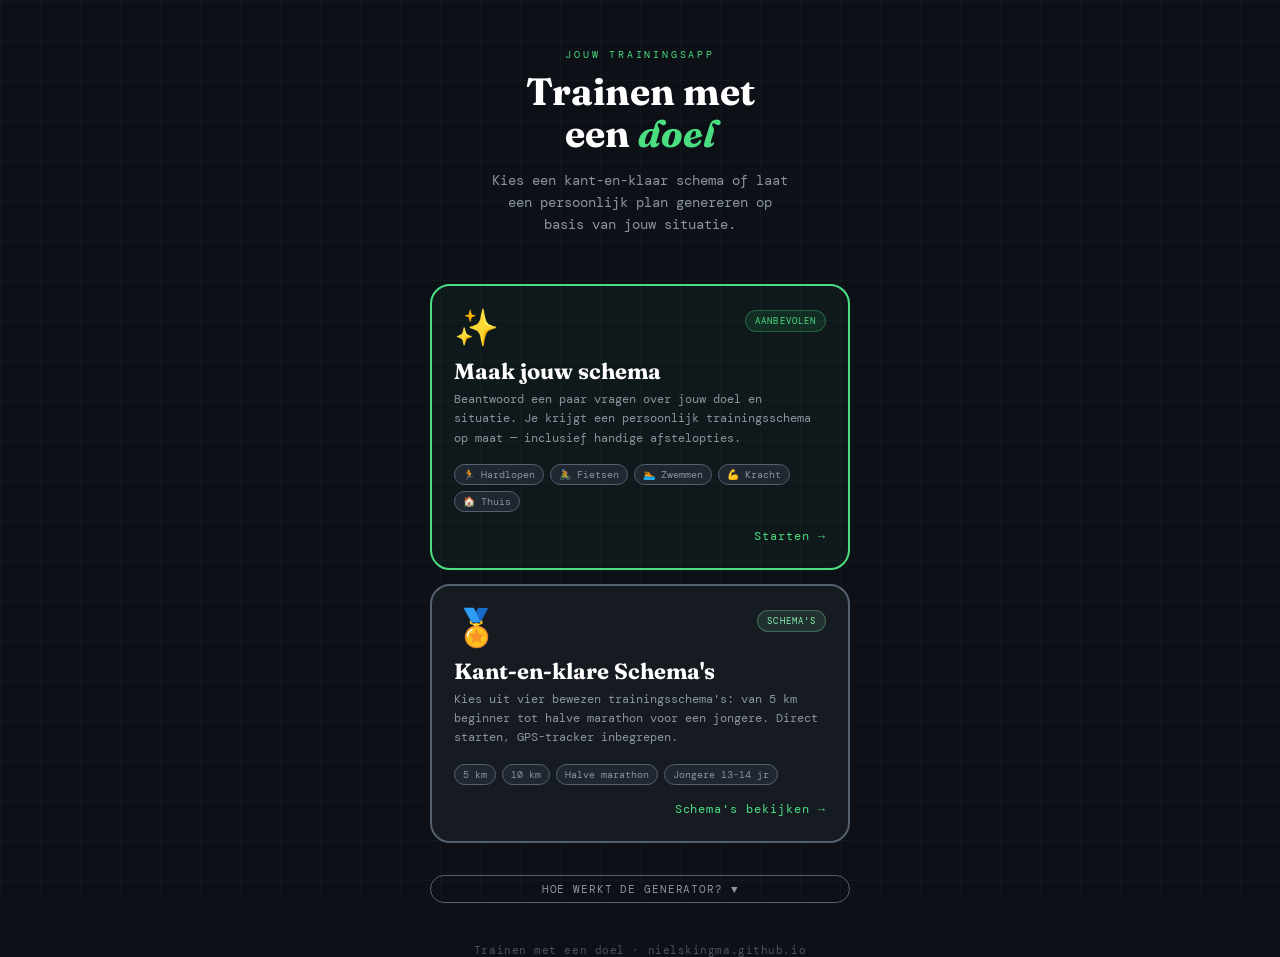
==== index.html @ c855dd45 "Merge: lokale revisie index + onboarding over remote Lokale revisie bevat debug toggle, bijgewerkte " ====
<!DOCTYPE html>
<html lang="nl">
<head>
<meta charset="UTF-8">
<meta name="viewport" content="width=device-width, initial-scale=1.0">
<meta name="apple-mobile-web-app-capable" content="yes">
<meta name="apple-mobile-web-app-status-bar-style" content="black-translucent">
<title>Trainen met een doel</title>
<link rel="preconnect" href="https://fonts.googleapis.com">
<link href="https://fonts.googleapis.com/css2?family=DM+Mono:wght@400;500&family=Fraunces:ital,opsz,wght@0,9..144,300;0,9..144,700;1,9..144,300&display=swap" rel="stylesheet">
<link rel="stylesheet" href="design.css">
<style>
  :root {
    --bg: #0d1117; --surface: #161b22; --surface2: #1f2730;
    --border: #556070; --accent: #4ade80; --accent2: #86efac;
    --text: #ffffff; --muted: #8b949e;
    --mono: 'DM Mono', monospace; --serif: 'Fraunces', serif;
  }
  * { box-sizing: border-box; margin: 0; padding: 0; }
  html, body { height: 100%; }
  body {
    background: var(--bg); color: var(--text);
    font-family: var(--mono); min-height: 100vh;
    display: flex; flex-direction: column; align-items: center; justify-content: flex-start;
    padding: 48px 20px 64px;
  }
  body::before {
    content: ''; position: fixed; inset: 0; pointer-events: none; z-index: 0;
    background-image:
      linear-gradient(rgba(74,222,128,0.04) 1px, transparent 1px),
      linear-gradient(90deg, rgba(74,222,128,0.04) 1px, transparent 1px);
    background-size: 40px 40px;
  }
  .wrap { max-width: 420px; width: 100%; position: relative; z-index: 1; }

  .hero { text-align: center; margin-bottom: 48px; }
  .eyebrow {
    font-size: 10px; letter-spacing: 0.28em; color: var(--accent);
    text-transform: uppercase; margin-bottom: 10px;
  }
  h1 { font-family: var(--serif); font-size: 38px; font-weight: 700; line-height: 1.1; margin-bottom: 14px; }
  h1 em { font-style: italic; color: var(--accent); }
  .hero-sub { font-size: 14px; color: var(--muted); line-height: 1.6; max-width: 300px; margin: 0 auto; }

  .cards { display: flex; flex-direction: column; gap: 14px; }

  .app-card {
    background: var(--surface);
    border: 2px solid var(--border);
    border-radius: 20px;
    padding: 24px 22px;
    text-decoration: none;
    color: inherit;
    display: block;
    transition: border-color 0.2s, background 0.2s, transform 0.12s;
    -webkit-tap-highlight-color: transparent;
  }
  .app-card:hover { border-color: var(--accent); background: rgba(74,222,128,0.05); }
  .app-card:active { transform: scale(0.98); }

  .card-top { display: flex; align-items: flex-start; justify-content: space-between; margin-bottom: 12px; }
  .card-icon { font-size: 36px; line-height: 1; }
  .card-badge {
    font-size: 9px; letter-spacing: 0.12em; text-transform: uppercase;
    padding: 4px 9px; border-radius: 99px;
    background: rgba(74,222,128,0.1); color: var(--accent); border: 1px solid rgba(74,222,128,0.3);
  }
  .card-title { font-family: var(--serif); font-size: 22px; font-weight: 700; margin-bottom: 6px; line-height: 1.2; }
  .card-desc { font-size: 12px; color: var(--muted); line-height: 1.6; margin-bottom: 16px; }

  .card-tags { display: flex; flex-wrap: wrap; gap: 6px; }
  .tag {
    font-size: 10px; padding: 3px 8px; border-radius: 99px;
    background: var(--surface2); border: 1px solid var(--border); color: var(--muted);
  }

  .card-arrow {
    display: flex; align-items: center; justify-content: flex-end;
    margin-top: 16px; color: var(--accent); font-size: 12px; letter-spacing: 0.08em;
    gap: 6px;
  }

  .footer { text-align: center; margin-top: 40px; font-size: 11px; color: var(--muted); opacity: 0.5; letter-spacing: 0.05em; }

  .debug-toggle {
    display: flex; align-items: center; justify-content: center; gap: 8px;
    margin-top: 32px; cursor: pointer; background: none; border: 1px solid var(--border);
    border-radius: 99px; padding: 6px 16px; color: var(--muted); font-family: var(--mono);
    font-size: 11px; letter-spacing: 0.08em; text-transform: uppercase; width: 100%;
    transition: border-color 0.2s, color 0.2s;
  }
  .debug-toggle:hover { border-color: var(--accent); color: var(--accent); }
  .debug-toggle .arrow { transition: transform 0.2s; display: inline-block; }
  .debug-toggle.open .arrow { transform: rotate(180deg); }

  .debug-panel {
    display: none; margin-top: 12px;
    background: var(--surface); border: 1px solid var(--border);
    border-radius: 16px; padding: 20px 18px;
    font-size: 11px; line-height: 1.7; color: var(--muted);
  }
  .debug-panel.open { display: block; }
  .debug-panel h3 {
    font-family: var(--mono); font-size: 10px; letter-spacing: 0.2em;
    text-transform: uppercase; color: var(--accent); margin-bottom: 12px;
  }
  .debug-panel .db-section { margin-bottom: 14px; }
  .debug-panel .db-label { color: var(--text); font-weight: 500; margin-bottom: 4px; }
  .debug-panel table { width: 100%; border-collapse: collapse; }
  .debug-panel td { padding: 2px 8px 2px 0; vertical-align: top; }
  .debug-panel td:first-child { color: var(--accent2); white-space: nowrap; min-width: 110px; }
  .debug-panel .missing { color: #f87171; }
</style>
</head>
<body>
<div class="wrap">
  <div class="hero">
    <div class="eyebrow">Jouw trainingsapp</div>
    <h1>Trainen met<br>een <em>doel</em></h1>
    <p class="hero-sub">Kies een kant-en-klaar schema of laat een persoonlijk plan genereren op basis van jouw situatie.</p>
  </div>

  <div class="cards">

    <a class="app-card" href="onboarding.html" style="border-color: var(--accent); background: rgba(74,222,128,0.04);">
      <div class="card-top">
        <div class="card-icon">✨</div>
        <span class="card-badge">Aanbevolen</span>
      </div>
      <div class="card-title">Maak jouw schema</div>
      <div class="card-desc">Beantwoord een paar vragen over jouw doel en situatie. Je krijgt een persoonlijk trainingsschema op maat — inclusief handige afstelopties.</div>
      <div class="card-tags">
        <span class="tag">🏃 Hardlopen</span>
        <span class="tag">🚴 Fietsen</span>
        <span class="tag">🏊 Zwemmen</span>
        <span class="tag">💪 Kracht</span>
        <span class="tag">🏠 Thuis</span>
      </div>
      <div class="card-arrow">Starten →</div>
    </a>

    <a class="app-card" href="schema.html">
      <div class="card-top">
        <div class="card-icon">🏅</div>
        <span class="card-badge" style="background:rgba(134,239,172,0.1);color:var(--accent2);border-color:rgba(134,239,172,0.3)">Schema's</span>
      </div>
      <div class="card-title">Kant-en-klare Schema's</div>
      <div class="card-desc">Kies uit vier bewezen trainingsschema's: van 5 km beginner tot halve marathon voor een jongere. Direct starten, GPS-tracker inbegrepen.</div>
      <div class="card-tags">
        <span class="tag">5 km</span>
        <span class="tag">10 km</span>
        <span class="tag">Halve marathon</span>
        <span class="tag">Jongere 13-14 jr</span>
      </div>
      <div class="card-arrow">Schema's bekijken →</div>
    </a>

  </div>

  <button class="debug-toggle" onclick="toggleDebug(this)">
    <span>Hoe werkt de generator?</span>
    <span class="arrow">▼</span>
  </button>

  <div class="debug-panel" id="debug-panel">
    <h3>Schema-generatie — principes</h3>

    <div class="db-section">
      <div class="db-label">Stap 1 — Type schema</div>
      <table>
        <tr><td>herstellen (geen presteren)</td><td>→ Herstel & mobiliteit</td></tr>
        <tr><td>hardlopen + kracht, focus=3</td><td>→ Combo</td></tr>
        <tr><td>hardlopen + kracht, focus≤2</td><td>→ Hardlopen</td></tr>
        <tr><td>hardlopen + kracht, focus≥4</td><td>→ Kracht</td></tr>
        <tr><td>hardlopen</td><td>→ Hardlopen</td></tr>
        <tr><td>fietsen / zwemmen</td><td>→ Fietsen</td></tr>
        <tr><td>kracht / thuis</td><td>→ Kracht</td></tr>
        <tr><td>wandelen / bewegen</td><td>→ Wandelen</td></tr>
      </table>
    </div>

    <div class="db-section">
      <div class="db-label">Stap 2 — Tuning (ingesteld in stap 4)</div>
      <table>
        <tr><td>duur</td><td>Aantal weken</td></tr>
        <tr><td>sessies</td><td>Trainingen per week (1–5)</td></tr>
        <tr><td>curve</td><td>Progressiesnelheid (1=rustig → 5=steil)</td></tr>
        <tr><td>focus</td><td>Cardio↔kracht (alleen bij combo)</td></tr>
      </table>
    </div>

    <div class="db-section">
      <div class="db-label">Stap 3 — Inputs per generator</div>
      <table>
        <tr><td>Niveau</td><td>Startvolume bepalen</td></tr>
        <tr><td>Blessures</td><td>Oefenmodificaties (knie, heup, rug, schouder)</td></tr>
        <tr><td>Gym</td><td>Beschikbare krachtoefeningen</td></tr>
        <tr><td>Doelafstand</td><td>Startkilometers hardlopen/fietsen</td></tr>
      </table>
    </div>

    <div class="db-section">
      <div class="db-label">Doelen — effect op schema</div>
      <table>
        <tr><td>presteren ✅</td><td>Taper, raceweek, intervals, hogere progressie</td></tr>
        <tr><td>herstellen ✅</td><td>Bepaalt schema-type (recovery)</td></tr>
        <tr><td class="missing">fitter ✗</td><td class="missing">Nog geen effect</td></tr>
        <tr><td class="missing">sterker ✗</td><td class="missing">Nog geen effect</td></tr>
        <tr><td class="missing">bewegen ✗</td><td class="missing">Nog geen effect</td></tr>
      </table>
    </div>

    <div class="db-section">
      <div class="db-label">Weekstructuur</div>
      <table>
        <tr><td>Herstelweek</td><td>Elke 3e (curve≤2) of 4e week → 70% volume</td></tr>
        <tr><td>Taperweek</td><td>Laatste 1–2 weken bij presteren → 45–65%</td></tr>
        <tr><td>Raceweek</td><td>Laatste sessie = wedstrijd</td></tr>
      </table>
    </div>
  </div>

  <div class="footer">Trainen met een doel · nielskingma.github.io</div>
</div>

<script>
function toggleDebug(btn) {
  btn.classList.toggle('open');
  document.getElementById('debug-panel').classList.toggle('open');
}
</script>
</body>
</html>
---- design.css ----
/*
 * ╔══════════════════════════════════════════════════╗
 * ║  Trainen met een doel — Design tokens            ║
 * ║  Pas hier de look & feel van de hele app aan.    ║
 * ╚══════════════════════════════════════════════════╝
 */

:root {
  /* ── Kleuren ── */
  --bg:        #0d1117;   /* pagina-achtergrond */
  --surface:   #161b22;   /* kaart-achtergrond */
  --surface2:  #1f2730;   /* verdiepte kaart */
  --border:    #556070;   /* randen en scheidingslijnen */
  --accent:    #4ade80;   /* primaire accentkleur (groen) */
  --accent2:   #86efac;   /* lichtere accentkleur */
  --warn:      #fbbf24;   /* waarschuwing / herstel */
  --danger:    #f87171;   /* fout / wedstrijd */

  /* ── Tekst ── */
  --text:      #d4dde8;   /* body tekst — zacht wit */
  --muted:     #9aa5b0;   /* secundaire tekst */

  /* ── Typografie ── */
  --mono:      'DM Mono', monospace;
  --serif:     'Fraunces', serif;

  /* ── Grid-achtergrond ── */
  --grid-color: rgba(74, 222, 128, 0.03);
  --grid-size:  40px;
}
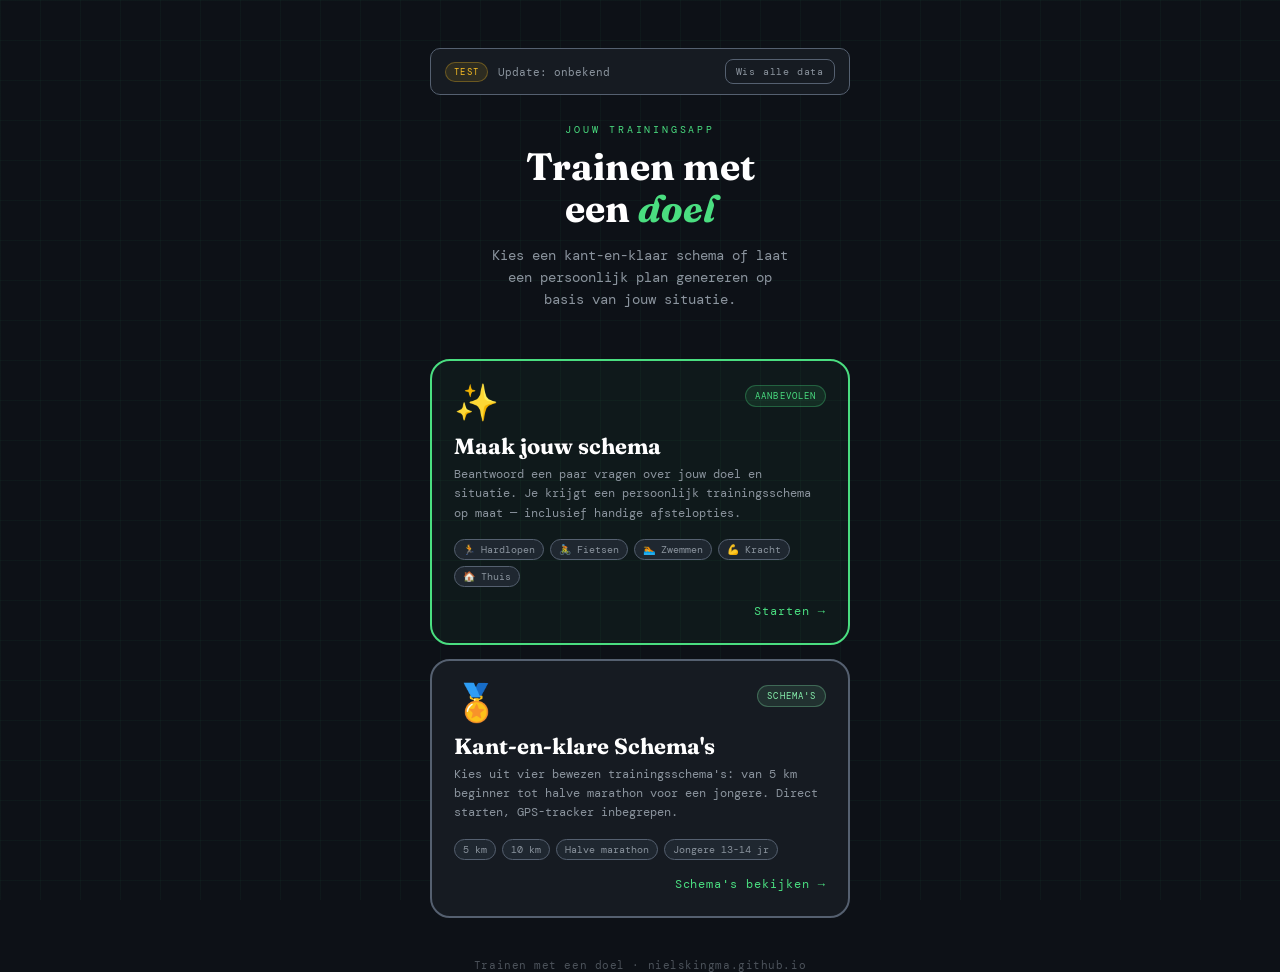
==== commit e76d4402: "Herstel gisteren's werk: onboarding + index terug naar 6103291 Dag-kiezer, timing-type (duur/startda" ====
--- a/index.html
+++ b/index.html
@@ -82,38 +82,36 @@
 
   .footer { text-align: center; margin-top: 40px; font-size: 11px; color: var(--muted); opacity: 0.5; letter-spacing: 0.05em; }
 
-  .debug-toggle {
-    display: flex; align-items: center; justify-content: center; gap: 8px;
-    margin-top: 32px; cursor: pointer; background: none; border: 1px solid var(--border);
-    border-radius: 99px; padding: 6px 16px; color: var(--muted); font-family: var(--mono);
-    font-size: 11px; letter-spacing: 0.08em; text-transform: uppercase; width: 100%;
-    transition: border-color 0.2s, color 0.2s;
+  .dev-banner {
+    display: flex; align-items: center; gap: 10px; flex-wrap: wrap;
+    background: var(--surface); border: 1px solid var(--border);
+    border-radius: 10px; padding: 10px 14px; margin-bottom: 28px;
+    font-size: 11px; color: var(--muted);
   }
-  .debug-toggle:hover { border-color: var(--accent); color: var(--accent); }
-  .debug-toggle .arrow { transition: transform 0.2s; display: inline-block; }
-  .debug-toggle.open .arrow { transform: rotate(180deg); }
-
-  .debug-panel {
-    display: none; margin-top: 12px;
-    background: var(--surface); border: 1px solid var(--border);
-    border-radius: 16px; padding: 20px 18px;
-    font-size: 11px; line-height: 1.7; color: var(--muted);
+  .dev-badge {
+    font-size: 9px; letter-spacing: 0.15em; padding: 3px 8px; border-radius: 99px;
+    background: rgba(251,191,36,0.1); color: var(--warn); border: 1px solid rgba(251,191,36,0.3);
+    flex-shrink: 0;
   }
-  .debug-panel.open { display: block; }
-  .debug-panel h3 {
-    font-family: var(--mono); font-size: 10px; letter-spacing: 0.2em;
-    text-transform: uppercase; color: var(--accent); margin-bottom: 12px;
+  #update-label { flex: 1; }
+  .wipe-btn {
+    background: none; border: 1px solid var(--border); border-radius: 8px;
+    color: var(--muted); font-family: var(--mono); font-size: 10px;
+    letter-spacing: 0.08em; padding: 5px 10px; cursor: pointer;
+    transition: border-color .2s, color .2s; flex-shrink: 0;
+    -webkit-tap-highlight-color: transparent;
   }
-  .debug-panel .db-section { margin-bottom: 14px; }
-  .debug-panel .db-label { color: var(--text); font-weight: 500; margin-bottom: 4px; }
-  .debug-panel table { width: 100%; border-collapse: collapse; }
-  .debug-panel td { padding: 2px 8px 2px 0; vertical-align: top; }
-  .debug-panel td:first-child { color: var(--accent2); white-space: nowrap; min-width: 110px; }
-  .debug-panel .missing { color: #f87171; }
+  .wipe-btn:hover { border-color: var(--danger); color: var(--danger); }
 </style>
 </head>
 <body>
 <div class="wrap">
+  <div class="dev-banner">
+    <span class="dev-badge">TEST</span>
+    <span id="update-label">Update: laden…</span>
+    <button class="wipe-btn" onclick="wipeData()">Wis alle data</button>
+  </div>
+
   <div class="hero">
     <div class="eyebrow">Jouw trainingsapp</div>
     <h1>Trainen met<br>een <em>doel</em></h1>
@@ -157,76 +155,24 @@
 
   </div>
 
-  <button class="debug-toggle" onclick="toggleDebug(this)">
-    <span>Hoe werkt de generator?</span>
-    <span class="arrow">▼</span>
-  </button>
-
-  <div class="debug-panel" id="debug-panel">
-    <h3>Schema-generatie — principes</h3>
-
-    <div class="db-section">
-      <div class="db-label">Stap 1 — Type schema</div>
-      <table>
-        <tr><td>herstellen (geen presteren)</td><td>→ Herstel & mobiliteit</td></tr>
-        <tr><td>hardlopen + kracht, focus=3</td><td>→ Combo</td></tr>
-        <tr><td>hardlopen + kracht, focus≤2</td><td>→ Hardlopen</td></tr>
-        <tr><td>hardlopen + kracht, focus≥4</td><td>→ Kracht</td></tr>
-        <tr><td>hardlopen</td><td>→ Hardlopen</td></tr>
-        <tr><td>fietsen / zwemmen</td><td>→ Fietsen</td></tr>
-        <tr><td>kracht / thuis</td><td>→ Kracht</td></tr>
-        <tr><td>wandelen / bewegen</td><td>→ Wandelen</td></tr>
-      </table>
-    </div>
-
-    <div class="db-section">
-      <div class="db-label">Stap 2 — Tuning (ingesteld in stap 4)</div>
-      <table>
-        <tr><td>duur</td><td>Aantal weken</td></tr>
-        <tr><td>sessies</td><td>Trainingen per week (1–5)</td></tr>
-        <tr><td>curve</td><td>Progressiesnelheid (1=rustig → 5=steil)</td></tr>
-        <tr><td>focus</td><td>Cardio↔kracht (alleen bij combo)</td></tr>
-      </table>
-    </div>
-
-    <div class="db-section">
-      <div class="db-label">Stap 3 — Inputs per generator</div>
-      <table>
-        <tr><td>Niveau</td><td>Startvolume bepalen</td></tr>
-        <tr><td>Blessures</td><td>Oefenmodificaties (knie, heup, rug, schouder)</td></tr>
-        <tr><td>Gym</td><td>Beschikbare krachtoefeningen</td></tr>
-        <tr><td>Doelafstand</td><td>Startkilometers hardlopen/fietsen</td></tr>
-      </table>
-    </div>
-
-    <div class="db-section">
-      <div class="db-label">Doelen — effect op schema</div>
-      <table>
-        <tr><td>presteren ✅</td><td>Taper, raceweek, intervals, hogere progressie</td></tr>
-        <tr><td>herstellen ✅</td><td>Bepaalt schema-type (recovery)</td></tr>
-        <tr><td class="missing">fitter ✗</td><td class="missing">Nog geen effect</td></tr>
-        <tr><td class="missing">sterker ✗</td><td class="missing">Nog geen effect</td></tr>
-        <tr><td class="missing">bewegen ✗</td><td class="missing">Nog geen effect</td></tr>
-      </table>
-    </div>
-
-    <div class="db-section">
-      <div class="db-label">Weekstructuur</div>
-      <table>
-        <tr><td>Herstelweek</td><td>Elke 3e (curve≤2) of 4e week → 70% volume</td></tr>
-        <tr><td>Taperweek</td><td>Laatste 1–2 weken bij presteren → 45–65%</td></tr>
-        <tr><td>Raceweek</td><td>Laatste sessie = wedstrijd</td></tr>
-      </table>
-    </div>
-  </div>
-
   <div class="footer">Trainen met een doel · nielskingma.github.io</div>
 </div>
+<script>
+fetch('https://api.github.com/repos/Nielskingma/trainen-met-een-doel/commits?per_page=1')
+  .then(r => r.json())
+  .then(data => {
+    const d = new Date(data[0].commit.author.date);
+    const label = d.toLocaleDateString('nl-NL', {day:'numeric', month:'short'}) + ' ' + d.toLocaleTimeString('nl-NL', {hour:'2-digit', minute:'2-digit'});
+    document.getElementById('update-label').textContent = 'Update: ' + label;
+  })
+  .catch(() => { document.getElementById('update-label').textContent = 'Update: onbekend'; });
 
-<script>
-function toggleDebug(btn) {
-  btn.classList.toggle('open');
-  document.getElementById('debug-panel').classList.toggle('open');
+function wipeData() {
+  if (confirm('Alle opgeslagen trainingsdata wissen?\nDit kan niet ongedaan worden gemaakt.')) {
+    localStorage.clear();
+    document.getElementById('update-label').textContent = 'Data gewist ✓';
+    setTimeout(() => location.reload(), 800);
+  }
 }
 </script>
 </body>
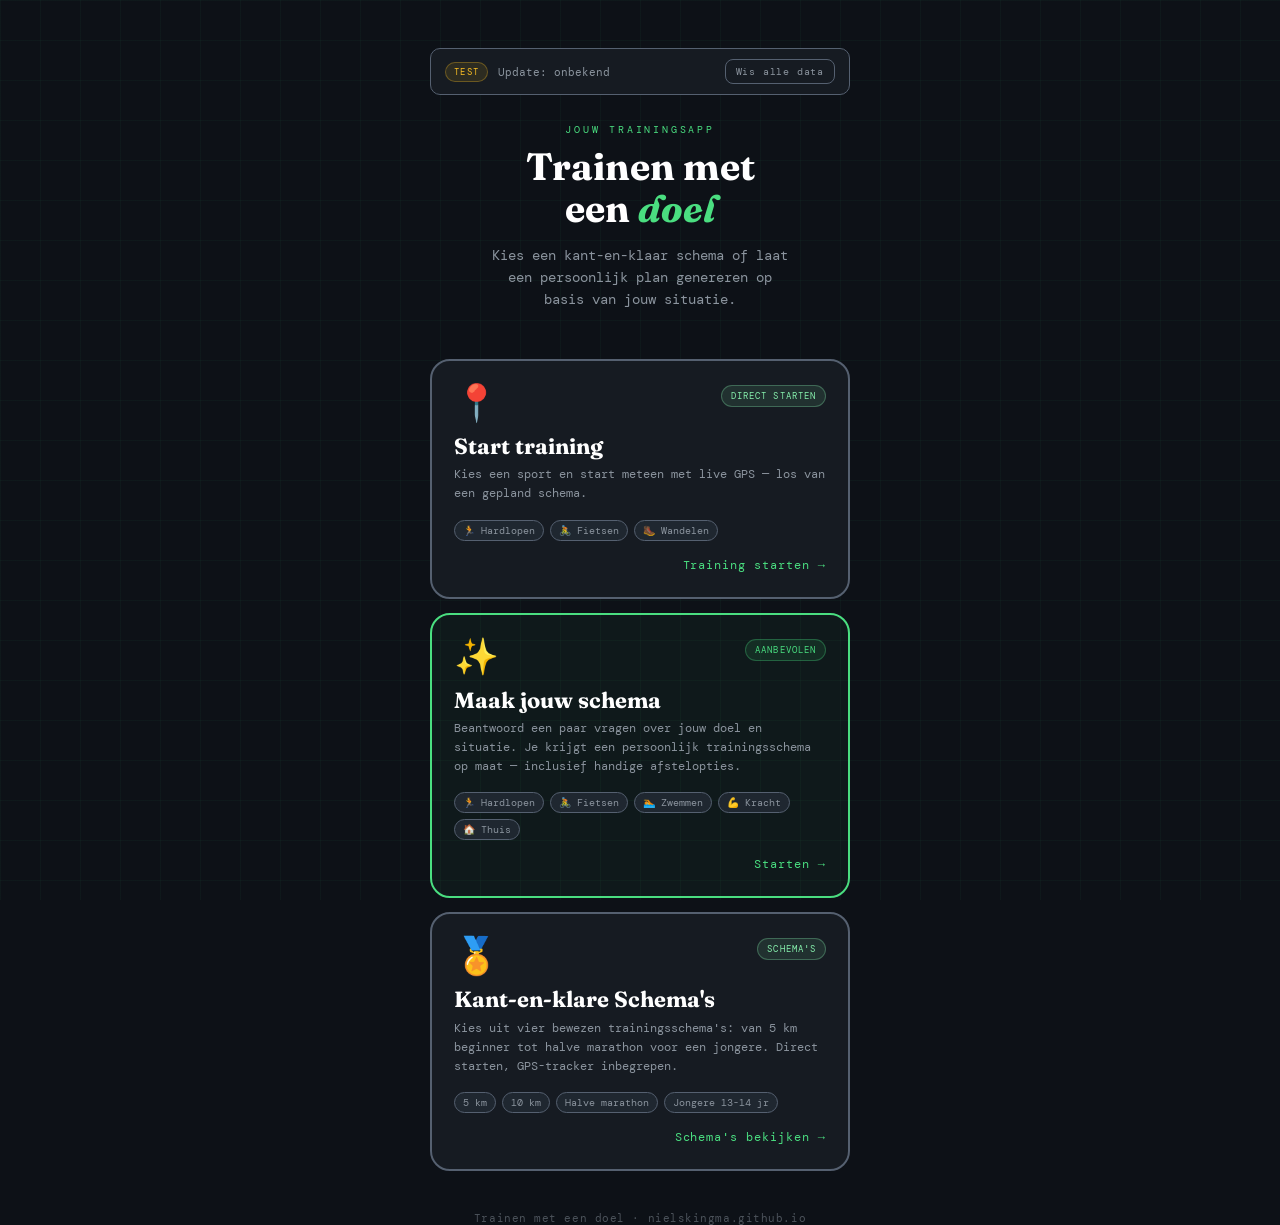
==== commit e9e2a564: "Snelkoppeling naar huidig schema + losse "Start training" met sportkeuze - index.html: "Mijn schema"" ====
--- a/index.html
+++ b/index.html
@@ -120,6 +120,31 @@
 
   <div class="cards">
 
+    <a class="app-card" href="mijn-schema.html" id="card-my-schema" style="display:none;">
+      <div class="card-top">
+        <div class="card-icon">📋</div>
+        <span class="card-badge">Verder gaan</span>
+      </div>
+      <div class="card-title" id="my-schema-title">Mijn schema</div>
+      <div class="card-desc" id="my-schema-desc">Ga verder met je huidige trainingsschema.</div>
+      <div class="card-arrow">Openen →</div>
+    </a>
+
+    <a class="app-card" href="mijn-schema.html?free=1">
+      <div class="card-top">
+        <div class="card-icon">📍</div>
+        <span class="card-badge" style="background:rgba(134,239,172,0.1);color:var(--accent2);border-color:rgba(134,239,172,0.3)">Direct starten</span>
+      </div>
+      <div class="card-title">Start training</div>
+      <div class="card-desc">Kies een sport en start meteen met live GPS — los van een gepland schema.</div>
+      <div class="card-tags">
+        <span class="tag">🏃 Hardlopen</span>
+        <span class="tag">🚴 Fietsen</span>
+        <span class="tag">🥾 Wandelen</span>
+      </div>
+      <div class="card-arrow">Training starten →</div>
+    </a>
+
     <a class="app-card" href="onboarding.html" style="border-color: var(--accent); background: rgba(74,222,128,0.04);">
       <div class="card-top">
         <div class="card-icon">✨</div>
@@ -167,6 +192,16 @@
   })
   .catch(() => { document.getElementById('update-label').textContent = 'Update: onbekend'; });
 
+try {
+  const raw = localStorage.getItem('tmg_generated_schema');
+  if (raw) {
+    const schema = JSON.parse(raw);
+    document.getElementById('my-schema-title').textContent = schema.title || 'Mijn schema';
+    document.getElementById('my-schema-desc').textContent = schema.subtitle || 'Ga verder met je huidige trainingsschema.';
+    document.getElementById('card-my-schema').style.display = 'block';
+  }
+} catch (e) {}
+
 function wipeData() {
   if (confirm('Alle opgeslagen trainingsdata wissen?\nDit kan niet ongedaan worden gemaakt.')) {
     localStorage.clear();
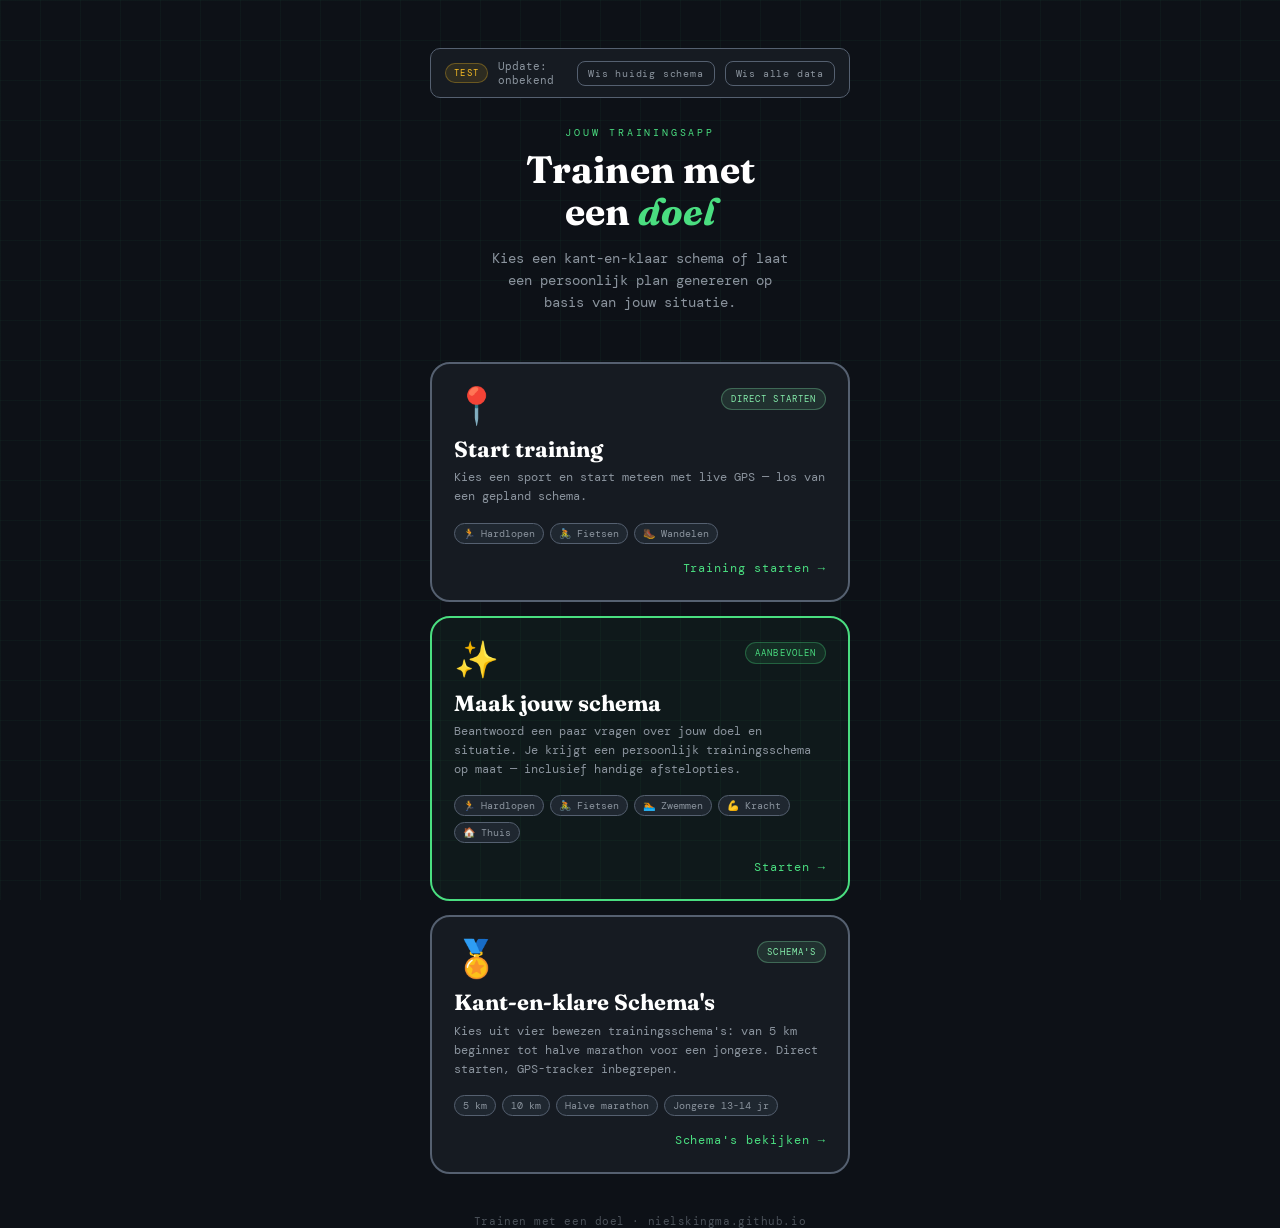
==== commit b7fd667b: "Knop toegevoegd: "Wis huidig schema" naast "Wis alle data" Wist alleen het gegenereerde schema en de" ====
--- a/index.html
+++ b/index.html
@@ -5,6 +5,10 @@
 <meta name="viewport" content="width=device-width, initial-scale=1.0">
 <meta name="apple-mobile-web-app-capable" content="yes">
 <meta name="apple-mobile-web-app-status-bar-style" content="black-translucent">
+<meta name="theme-color" content="#0d1117">
+<link rel="manifest" href="manifest.json">
+<link rel="icon" href="icons/icon-192.png">
+<link rel="apple-touch-icon" href="icons/icon-192.png">
 <title>Trainen met een doel</title>
 <link rel="preconnect" href="https://fonts.googleapis.com">
 <link href="https://fonts.googleapis.com/css2?family=DM+Mono:wght@400;500&family=Fraunces:ital,opsz,wght@0,9..144,300;0,9..144,700;1,9..144,300&display=swap" rel="stylesheet">
@@ -102,13 +106,41 @@
     -webkit-tap-highlight-color: transparent;
   }
   .wipe-btn:hover { border-color: var(--danger); color: var(--danger); }
+
+  /* Danger i.p.v. warn: een onderbroken training is tijdgevoelig (voortgang kan
+     alsnog verloren gaan) en moet dus opvallen t.o.v. minder dringende meldingen. */
+  .resume-banner {
+    margin-bottom: 20px; padding: 14px; border-radius: 12px;
+    border: 1px solid var(--danger); background: rgba(248,113,113,.06);
+    font-size: 12px; color: var(--text); line-height: 1.7;
+  }
+  .resume-banner strong { color: var(--danger); }
+  .resume-banner .resume-actions { display: flex; gap: 8px; margin-top: 10px; flex-wrap: wrap; }
+  .resume-btn {
+    padding: 6px 14px; border-radius: 8px; font-family: var(--mono); font-size: 11px;
+    letter-spacing: .08em; cursor: pointer; border: 1px solid var(--danger);
+    color: var(--danger); background: none; transition: all .2s;
+    -webkit-tap-highlight-color: transparent;
+  }
+  .resume-btn:hover { background: rgba(248,113,113,.1); }
+  .resume-btn.primary { background: var(--danger); color: #0d1117; border-color: var(--danger); }
+  .resume-btn.primary:hover { background: #fca5a5; }
 </style>
 </head>
 <body>
 <div class="wrap">
+  <div class="resume-banner" id="resume-banner" style="display:none">
+    <strong>Onderbroken training gevonden.</strong> <span id="resume-summary"></span>
+    <div class="resume-actions">
+      <button class="resume-btn primary" onclick="resumeFromIndex()">Hervatten</button>
+      <button class="resume-btn" onclick="discardFromIndex()">Verwijderen</button>
+    </div>
+  </div>
+
   <div class="dev-banner">
     <span class="dev-badge">TEST</span>
     <span id="update-label">Update: laden…</span>
+    <button class="wipe-btn" onclick="wipeCurrentSchema()">Wis huidig schema</button>
     <button class="wipe-btn" onclick="wipeData()">Wis alle data</button>
   </div>
 
@@ -192,6 +224,31 @@
   })
   .catch(() => { document.getElementById('update-label').textContent = 'Update: onbekend'; });
 
+// Als het besturingssysteem de app na scherm-uit/app-wisselen volledig herstart
+// i.p.v. het trainingsscherm te bewaren, land je hier op de startpagina i.p.v.
+// terug in mijn-schema.html — die pagina's eigen herstel-balk wordt dan nooit
+// getoond. Daarom dezelfde check hier: tmg_active_training staat in dezelfde
+// localStorage, ongeacht welke pagina 'm geschreven heeft.
+try {
+  const activeRaw = localStorage.getItem('tmg_active_training');
+  if (activeRaw) {
+    const saved = JSON.parse(activeRaw);
+    const elapsedMin = Math.max(0, Math.round((Date.now() - saved.startTime) / 60000));
+    const sportLabel = saved.label || saved.freeSport || 'Training';
+    document.getElementById('resume-summary').textContent =
+      `${sportLabel} · ${saved.totalDist.toFixed(2)} km · gestart ${elapsedMin} min geleden`;
+    document.getElementById('resume-banner').style.display = 'block';
+  }
+} catch (e) { localStorage.removeItem('tmg_active_training'); }
+
+function resumeFromIndex() {
+  window.location.href = 'mijn-schema.html?resume=1';
+}
+function discardFromIndex() {
+  localStorage.removeItem('tmg_active_training');
+  document.getElementById('resume-banner').style.display = 'none';
+}
+
 try {
   const raw = localStorage.getItem('tmg_generated_schema');
   if (raw) {
@@ -209,6 +266,28 @@
     setTimeout(() => location.reload(), 800);
   }
 }
+
+// Wist alleen het gegenereerde schema + de voortgang erop (afvinkjes, RPE, GPS-resultaten,
+// een eventueel lopende training) — niet je intakeprofiel (tmg_profile) of je losse
+// vrij-trainen-geschiedenis. Zo kun je opnieuw beginnen zonder de hele intake over te doen.
+function wipeCurrentSchema() {
+  if (!confirm('Huidig schema en alle voortgang erop wissen?\nJe profiel (doelen, niveau, voorkeuren) blijft bewaard.\nDit kan niet ongedaan worden gemaakt.')) return;
+  ['tmg_generated_schema', 'tmg_prev_schema', 'tmg_regen', 'tmg_extend_to_week', 'tmg_active_training']
+    .forEach(k => localStorage.removeItem(k));
+  Object.keys(localStorage)
+    .filter(k => k.startsWith('done_') || k.startsWith('rpe_') || k.startsWith('trk_'))
+    .forEach(k => localStorage.removeItem(k));
+  document.getElementById('update-label').textContent = 'Schema gewist ✓';
+  setTimeout(() => location.reload(), 800);
+}
+
+if ('serviceWorker' in navigator) {
+  navigator.serviceWorker.register('sw.js').catch(() => {});
+}
+
+if ('serviceWorker' in navigator) {
+  navigator.serviceWorker.register('sw.js').catch(() => {});
+}
 </script>
 </body>
 </html>
